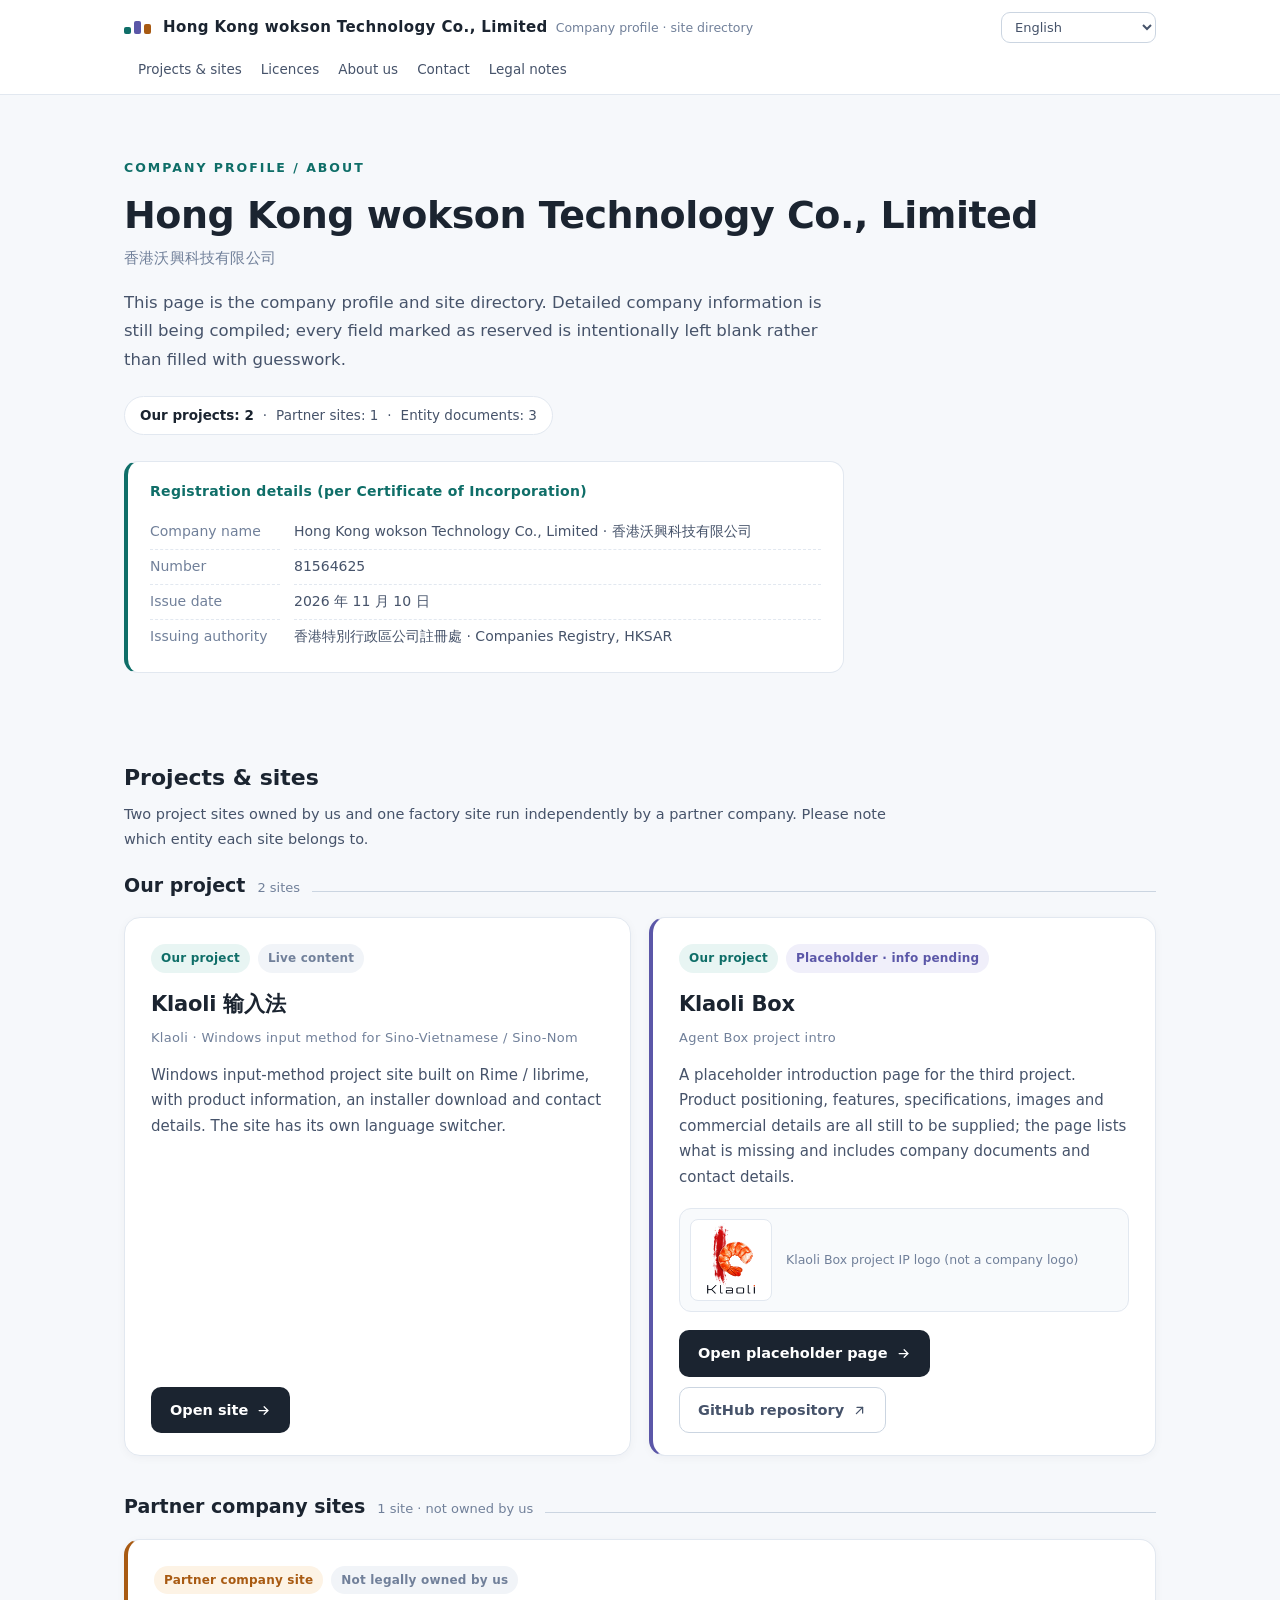
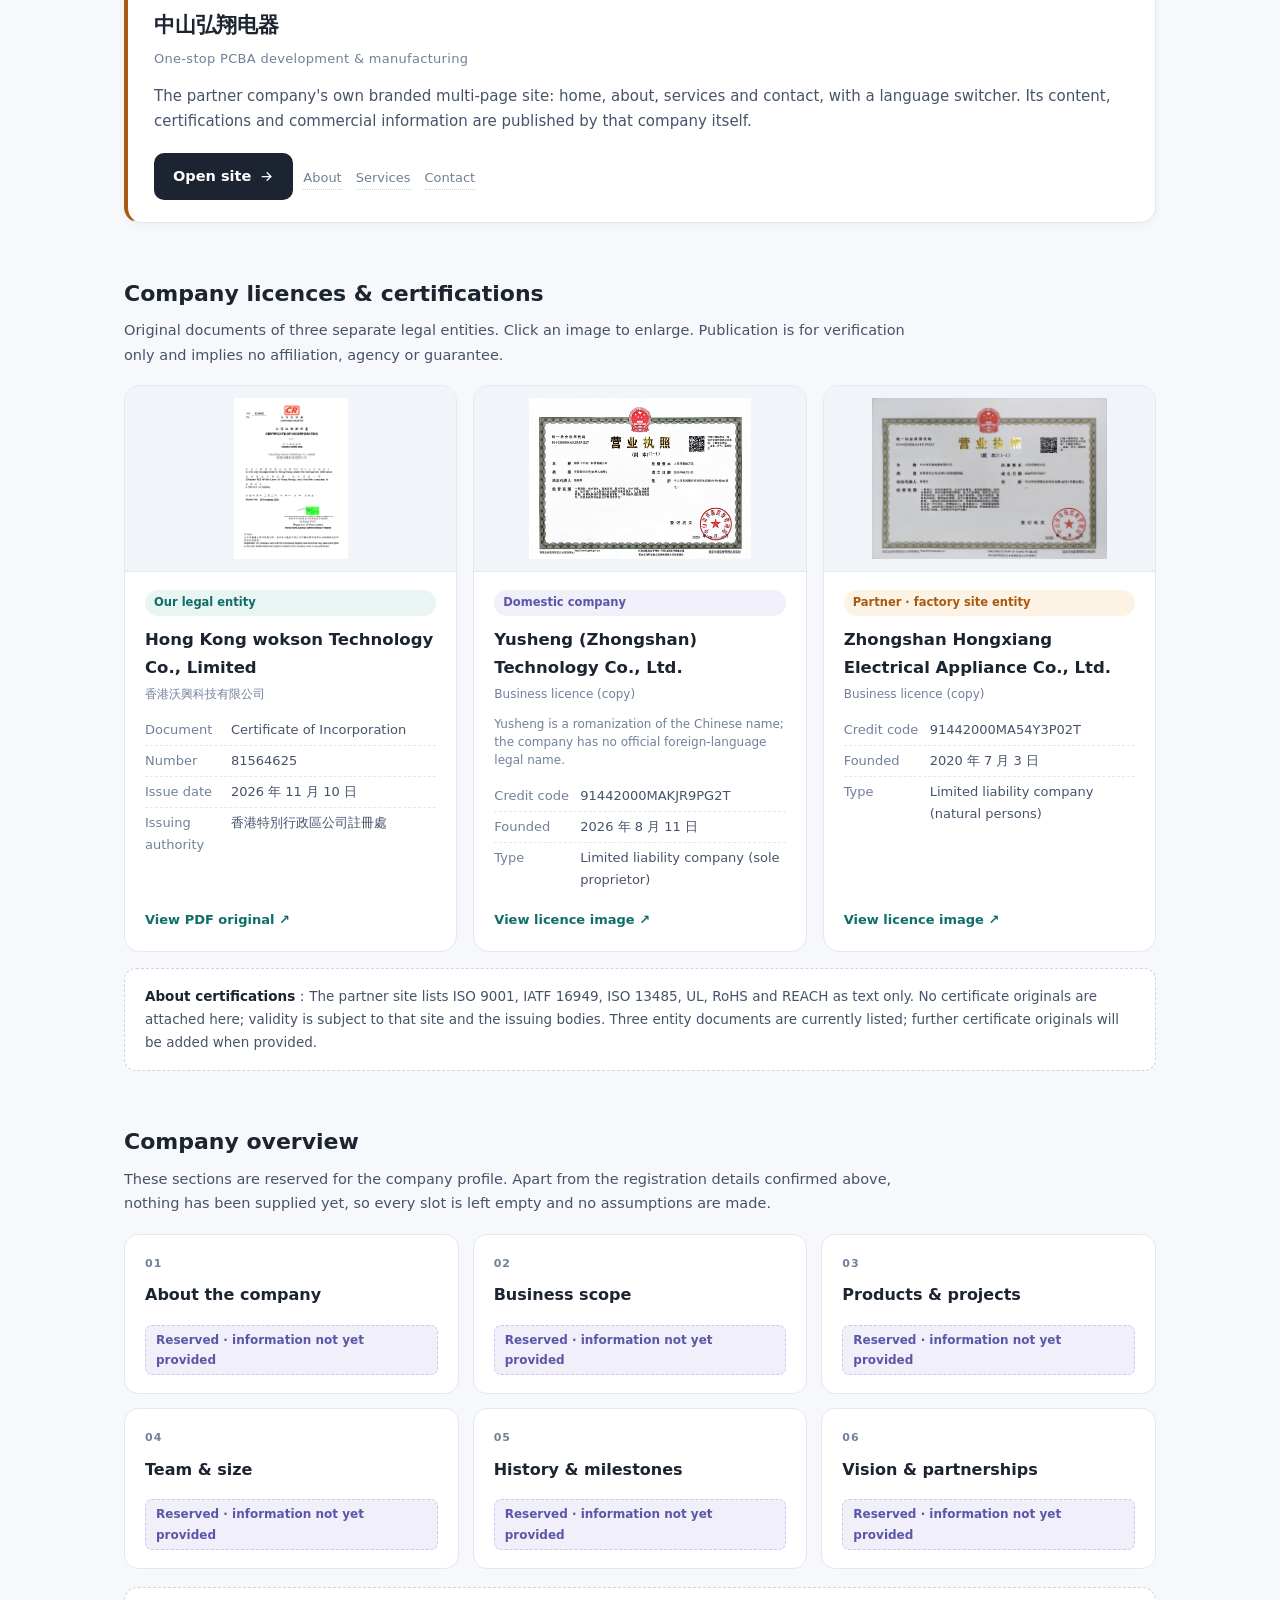
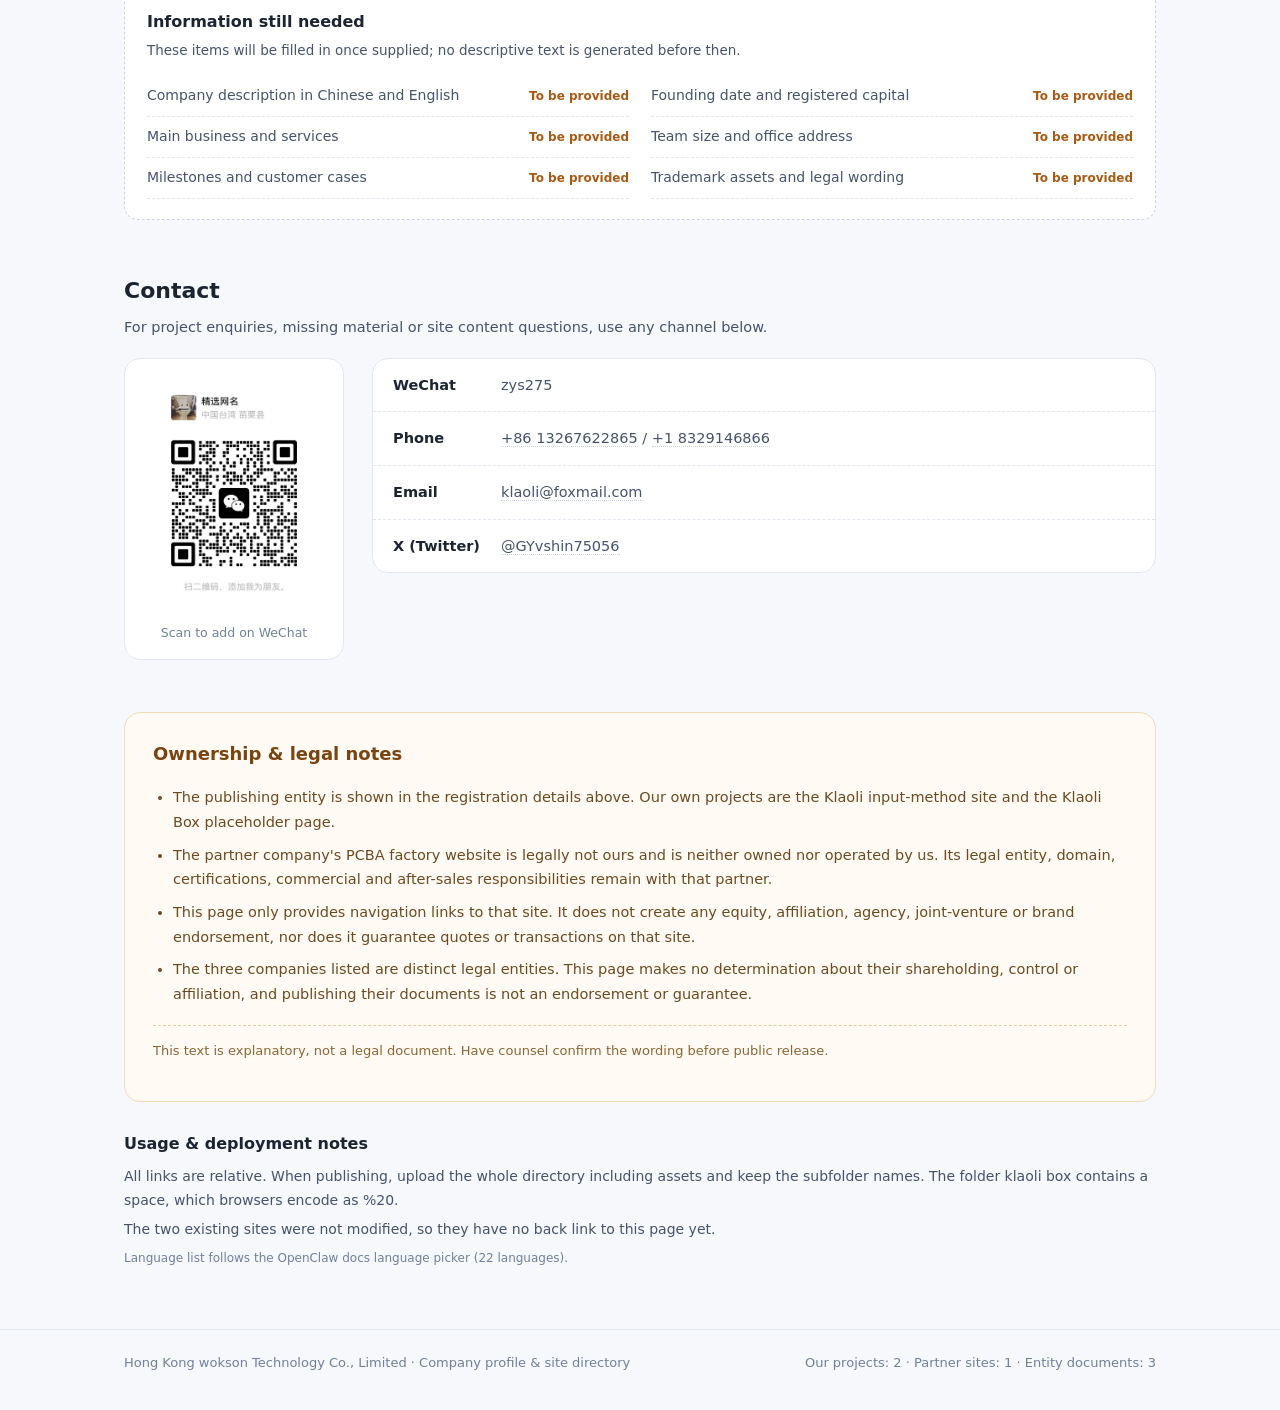
==== html/index.html @ 163dc3ad "首次上传项目代码" ====
<!DOCTYPE html>
<html lang="zh-CN" dir="ltr">
<head>
<meta charset="UTF-8">
<meta name="viewport" content="width=device-width, initial-scale=1">
<title>香港沃興科技有限公司 · 公司介绍与站点导航</title>
<meta name="description" content="香港沃興科技有限公司公司介绍与站点导航：公司概览、项目与站点、企业证照与联系方式。">
<style>
  :root {
    --ink: #1B2430; --ink-2: #46536A; --ink-3: #71809A;
    --line: #E2E8F0; --line-2: #CBD5E1;
    --paper: #F6F8FB; --card: #FFFFFF;
    --own: #0F6E68; --own-bg: #E8F5F3;
    --partner: #A85A12; --partner-bg: #FDF3E5;
    --draft: #5B57A8; --draft-bg: #F0EFFA;
    --radius: 16px;
  }
  * { box-sizing: border-box; }
  html { scroll-behavior: smooth; }
  body {
    margin: 0; background: var(--paper); color: var(--ink);
    font-family: "Segoe UI", "Microsoft YaHei", "PingFang SC", "Hiragino Sans GB", system-ui, sans-serif;
    line-height: 1.7; -webkit-font-smoothing: antialiased;
  }
  .wrap { max-width: 1080px; margin: 0 auto; padding: 0 24px; }
  a { color: inherit; }
  a:focus-visible, select:focus-visible { outline: 3px solid #3B82F6; outline-offset: 3px; border-radius: 6px; }

  /* ---------- header ---------- */
  .topbar { background: rgba(255,255,255,.92); border-bottom: 1px solid var(--line); backdrop-filter: blur(8px); }
  .topbar .wrap { display: flex; align-items: center; gap: 12px; padding-top: 12px; padding-bottom: 12px; flex-wrap: wrap; }
  .mark { display: flex; gap: 3px; align-items: flex-end; }
  .mark i { width: 7px; height: 7px; border-radius: 2px; background: var(--own); display: block; }
  .mark i:nth-child(2) { height: 13px; background: var(--draft); }
  .mark i:nth-child(3) { height: 10px; background: var(--partner); }
  .brand { font-size: 15px; font-weight: 800; letter-spacing: .4px; }
  .brand small { font-weight: 500; color: var(--ink-3); font-size: 12.5px; margin-left: 8px; letter-spacing: 0; }
  .topbar .spacer { flex: 1; }
  .topbar .top-link { font-size: 13.5px; color: var(--ink-2); text-decoration: none; margin-left: 14px; }
  .topbar .top-link:hover { color: var(--own); }
  .lang-select {
    font: inherit; font-size: 13px; color: var(--ink-2); background: #fff;
    border: 1px solid var(--line-2); border-radius: 9px; padding: 6px 9px; max-width: 190px;
  }

  /* ---------- hero ---------- */
  .hero { padding: 58px 0 34px; }
  .kicker { display: inline-block; font-size: 12.5px; font-weight: 800; letter-spacing: 2px; color: var(--own); text-transform: uppercase; margin-bottom: 14px; }
  h1 { font-size: 38px; line-height: 1.25; font-weight: 800; margin: 0 0 6px; letter-spacing: -.5px; }
  .hero .en-name { font-size: 15px; color: var(--ink-3); margin: 0 0 18px; letter-spacing: .2px; }
  .hero p.lead { font-size: 16.5px; color: var(--ink-2); max-width: 700px; margin: 0; }
  .hero-note { display: inline-flex; align-items: center; gap: 9px; margin-top: 22px; background: #fff; border: 1px solid var(--line); border-radius: 999px; padding: 7px 15px; font-size: 13.5px; color: var(--ink-2); flex-wrap: wrap; }
  .hero-note b { color: var(--ink); }
  .company { margin-top: 26px; background: #fff; border: 1px solid var(--line); border-left: 4px solid var(--own); border-radius: 14px; padding: 18px 22px; max-width: 720px; }
  .company h2 { font-size: 14px; font-weight: 800; margin: 0 0 12px; color: var(--own); letter-spacing: .3px; }
  .idlist { margin: 0; display: grid; grid-template-columns: 130px 1fr; gap: 0 14px; font-size: 14px; }
  .idlist dt { color: var(--ink-3); padding: 5px 0; border-bottom: 1px dashed var(--line); }
  .idlist dd { margin: 0; color: var(--ink-2); padding: 5px 0; border-bottom: 1px dashed var(--line); }
  .idlist div { display: contents; }
  .idlist div:last-child dt, .idlist div:last-child dd { border-bottom: none; }

  /* ---------- section heads ---------- */
  .block { margin-top: 52px; }
  .sec-head { margin-bottom: 18px; }
  .sec-head h2 { font-size: 22px; font-weight: 800; margin: 0 0 6px; }
  .sec-head p { font-size: 14.5px; color: var(--ink-2); margin: 0; max-width: 800px; }

  /* ---------- company overview ---------- */
  .ov-grid { display: grid; grid-template-columns: repeat(3, minmax(0, 1fr)); gap: 14px; }
  .ov-card { background: #fff; border: 1px solid var(--line); border-radius: 14px; padding: 20px 20px 18px; min-height: 132px; display: flex; flex-direction: column; }
  .ov-card .num { font-size: 11px; font-weight: 800; color: var(--ink-3); letter-spacing: 1px; }
  .ov-card h3 { font-size: 16px; font-weight: 800; margin: 8px 0 16px; }
  .empty-chip { margin-top: auto; align-self: flex-start; font-size: 12px; font-weight: 700; color: var(--draft); background: var(--draft-bg); border: 1px dashed #CFC9EE; border-radius: 7px; padding: 4px 10px; }
  .pending { margin-top: 18px; background: #fff; border: 1px dashed var(--line-2); border-radius: 14px; padding: 20px 22px; }
  .pending h3 { font-size: 16px; font-weight: 800; margin: 0 0 4px; }
  .pending p { font-size: 13.5px; color: var(--ink-2); margin: 0 0 14px; }
  .pending ul { list-style: none; margin: 0; padding: 0; display: grid; grid-template-columns: repeat(2, minmax(0,1fr)); gap: 0 22px; }
  .pending li { display: flex; gap: 10px; justify-content: space-between; align-items: baseline; padding: 8px 0; border-bottom: 1px dashed var(--line); font-size: 14px; color: var(--ink-2); }
  .pending li b { color: var(--partner); font-size: 12px; white-space: nowrap; font-weight: 700; }

  /* ---------- groups & cards ---------- */
  .group-head { display: flex; align-items: baseline; gap: 12px; flex-wrap: wrap; margin-bottom: 16px; }
  .group-head h2 { font-size: 19px; font-weight: 800; margin: 0; }
  .group-head .count { font-size: 13px; color: var(--ink-3); }
  .group-head .rule { flex: 1; height: 1px; background: var(--line-2); min-width: 30px; }
  .grid { display: grid; grid-template-columns: repeat(2, minmax(0, 1fr)); gap: 18px; }
  .grid-single { grid-template-columns: 1fr; }
  .card { background: var(--card); border: 1px solid var(--line); border-radius: var(--radius); padding: 26px 26px 22px; display: flex; flex-direction: column; box-shadow: 0 2px 10px rgba(27,36,48,.04); transition: border-color .18s ease, box-shadow .18s ease, transform .18s ease; }
  .card:hover { border-color: var(--line-2); box-shadow: 0 8px 24px rgba(27,36,48,.09); transform: translateY(-2px); }
  .card.partner { border-left: 4px solid var(--partner); }
  .card.draft { border-left: 4px solid var(--draft); }
  .badges { display: flex; gap: 8px; flex-wrap: wrap; margin-bottom: 14px; }
  .badge { font-size: 12px; font-weight: 700; padding: 4px 10px; border-radius: 999px; letter-spacing: .2px; white-space: nowrap; }
  .badge.own { color: var(--own); background: var(--own-bg); }
  .badge.partner { color: var(--partner); background: var(--partner-bg); }
  .badge.draft { color: var(--draft); background: var(--draft-bg); }
  .badge.muted { color: var(--ink-3); background: #F1F4F8; }
  .card h3 { font-size: 21px; font-weight: 800; margin: 0 0 4px; letter-spacing: -.2px; }
  .card .en { font-size: 13px; color: var(--ink-3); margin: 0 0 14px; letter-spacing: .3px; }
  .card .desc { font-size: 15px; color: var(--ink-2); margin: 0 0 18px; }
  .actions { margin-top: auto; display: flex; gap: 10px; flex-wrap: wrap; align-items: center; }
  .btn { display: inline-flex; align-items: center; gap: 8px; text-decoration: none; padding: 10px 18px; border-radius: 10px; font-size: 14.5px; font-weight: 700; border: 1px solid transparent; transition: all .15s ease; }
  .btn-solid { background: var(--ink); color: #fff; }
  .btn-solid:hover { background: #334155; }
  .btn-quiet { background: #fff; color: var(--ink-2); border-color: var(--line-2); }
  .btn-quiet:hover { border-color: var(--ink-3); color: var(--ink); }
  .btn svg { width: 15px; height: 15px; fill: none; stroke: currentColor; stroke-width: 2; stroke-linecap: round; stroke-linejoin: round; }
  .sublinks { display: flex; gap: 14px; flex-wrap: wrap; padding-top: 4px; }
  .sublinks a { font-size: 13px; color: var(--ink-3); text-decoration: none; border-bottom: 1px dotted var(--line-2); }
  .sublinks a:hover { color: var(--own); border-bottom-color: var(--own); }
  .logo-strip { display: flex; align-items: center; gap: 14px; margin: 0 0 18px; background: #F8FAFC; border: 1px solid var(--line); border-radius: 12px; padding: 10px; }
  .logo-strip img { width: 82px; height: 82px; object-fit: contain; display: block; background: #fff; border-radius: 8px; border: 1px solid var(--line); flex: none; }
  .logo-strip span { font-size: 12.5px; color: var(--ink-3); line-height: 1.5; }

  /* ---------- licences ---------- */
  .lic-grid { display: grid; grid-template-columns: repeat(3, minmax(0, 1fr)); gap: 16px; }
  .lic-card { background: #fff; border: 1px solid var(--line); border-radius: var(--radius); overflow: hidden; display: flex; flex-direction: column; }
  .lic-thumb { display: block; height: 186px; padding: 12px; background: #F1F4F8; border-bottom: 1px solid var(--line); }
  .lic-thumb img { width: 100%; height: 100%; object-fit: contain; display: block; }
  .lic-body { padding: 18px 20px 20px; display: flex; flex-direction: column; flex: 1; }
  .lic-body h3 { font-size: 16.5px; font-weight: 800; margin: 10px 0 3px; }
  .lic-body .en { font-size: 12px; color: var(--ink-3); margin: 0 0 12px; line-height: 1.5; }
  .lic-dl { margin: 0 0 14px; font-size: 13px; }
  .lic-dl div { display: flex; gap: 10px; padding: 4px 0; border-bottom: 1px dashed var(--line); }
  .lic-dl div:last-child { border-bottom: none; }
  .lic-dl dt { flex: none; width: 76px; color: var(--ink-3); }
  .lic-dl dd { margin: 0; color: var(--ink-2); }
  .lic-file { margin-top: auto; font-size: 13px; font-weight: 700; text-decoration: none; color: var(--own); }
  .lic-file:hover { text-decoration: underline; }
  .lic-tag { font-size: 11.5px; font-weight: 700; padding: 3px 9px; border-radius: 999px; }
  .lic-tag.own { color: #0F6E68; background: #E8F5F3; }
  .lic-tag.partner { color: #A85A12; background: #FDF3E5; }
  .lic-tag.neutral { color: #5B57A8; background: #F0EFFA; }
  .lic-note { margin-top: 16px; background: #fff; border: 1px dashed var(--line-2); border-radius: 12px; padding: 16px 20px; font-size: 13.5px; color: var(--ink-2); }
  .lic-note b { color: var(--ink); }

  /* ---------- contact ---------- */
  .contact-grid { display: grid; grid-template-columns: 220px 1fr; gap: 28px; align-items: start; }
  .qr-box { background: #fff; border: 1px solid var(--line); border-radius: var(--radius); padding: 16px; text-align: center; }
  .qr-box img { width: 100%; max-width: 190px; height: auto; display: block; margin: 0 auto; border-radius: 8px; }
  .qr-box p { font-size: 12.5px; color: var(--ink-3); margin: 10px 0 0; }
  .clist { list-style: none; margin: 0; padding: 0; background: #fff; border: 1px solid var(--line); border-radius: var(--radius); overflow: hidden; }
  .clist li { display: flex; gap: 16px; align-items: baseline; padding: 14px 20px; border-bottom: 1px dashed var(--line); font-size: 14.5px; }
  .clist li:last-child { border-bottom: none; }
  .clist b { flex: none; width: 92px; color: var(--ink); }
  .clist span, .clist a { color: var(--ink-2); }
  .clist a { text-decoration: none; border-bottom: 1px dotted var(--line-2); }
  .clist a:hover { color: var(--own); border-bottom-color: var(--own); }

  /* ---------- notice / notes ---------- */
  .notice { margin-top: 52px; background: #FFFBF4; border: 1px solid #F0DCB8; border-radius: var(--radius); padding: 26px 28px; }
  .notice h2 { font-size: 18px; margin: 0 0 12px; font-weight: 800; color: #7A4410; }
  .notice ul { margin: 0; padding-left: 20px; font-size: 14.5px; color: #6B4A21; }
  .notice li { padding: 4px 0; }
  .notice .fine { margin-top: 14px; padding-top: 14px; border-top: 1px dashed #E8CDA4; font-size: 13px; color: #8A6636; }
  .howto { margin-top: 28px; font-size: 14px; color: var(--ink-2); }
  .howto h2 { font-size: 16px; font-weight: 800; color: var(--ink); margin: 0 0 8px; }
  .howto p { margin: 0 0 6px; }
  .lang-note { font-size: 12px; color: var(--ink-3); margin-top: 14px; }
  code { background: #EAEFF5; padding: 1px 6px; border-radius: 5px; font-size: 13px; }

  footer { margin-top: 60px; border-top: 1px solid var(--line); padding: 22px 0 36px; font-size: 13px; color: var(--ink-3); }
  footer .wrap { display: flex; gap: 12px; flex-wrap: wrap; justify-content: space-between; }

  /* ---------- RTL ---------- */
  [dir="rtl"] .company { border-left: 0; border-right: 4px solid var(--own); }
  [dir="rtl"] .card.partner { border-left: 0; border-right: 4px solid var(--partner); }
  [dir="rtl"] .card.draft { border-left: 0; border-right: 4px solid var(--draft); }
  [dir="rtl"] .brand small { margin-left: 0; margin-right: 8px; }
  [dir="rtl"] .topbar .top-link { margin-left: 0; margin-right: 14px; }
  [dir="rtl"] .hero-note { flex-direction: row-reverse; }

  @media (max-width: 900px) {
    .lic-grid, .ov-grid { grid-template-columns: 1fr 1fr; }
    .contact-grid { grid-template-columns: 1fr; }
    .qr-box { max-width: 260px; }
  }
  @media (max-width: 760px) {
    .hero { padding: 42px 0 26px; }
    h1 { font-size: 29px; }
    .grid, .lic-grid, .ov-grid, .pending ul { grid-template-columns: 1fr; }
    .card { padding: 22px 20px 20px; }
    .clist li { flex-direction: column; gap: 2px; }
    .clist b { width: auto; }
    .idlist { grid-template-columns: 110px 1fr; }
    .topbar .spacer { display: none; }
  }
</style>
</head>
<body data-page="guide">

<div class="topbar">
  <div class="wrap">
    <span class="mark" aria-hidden="true"><i></i><i></i><i></i></span>
    <span class="brand"><span data-i18n="c_name_hk">香港沃興科技有限公司</span><small data-i18n="g_tagline">公司介绍 · 站点导航</small></span>
    <span class="spacer"></span>
    <select id="lang-select" class="lang-select" aria-label="界面语言">
      <option value="en">English</option>
      <option value="zh-CN" selected>简体中文</option>
      <option value="zh-TW">繁體中文</option>
      <option value="ja-JP">日本語</option>
      <option value="es">Español</option>
      <option value="pt-BR">Português (BR)</option>
      <option value="ko">한국어</option>
      <option value="de">Deutsch</option>
      <option value="fr">Français</option>
      <option value="hi">हिन्दी</option>
      <option value="ar">العربية</option>
      <option value="it">Italiano</option>
      <option value="vi">Tiếng Việt</option>
      <option value="nl">Nederlands</option>
      <option value="fa">فارسی</option>
      <option value="tr">Türkçe</option>
      <option value="uk">Українська</option>
      <option value="id">Bahasa Indonesia</option>
      <option value="pl">Polski</option>
      <option value="th">ไทย</option>
      <option value="ru">Русский</option>
      <option value="sv">Svenska</option>
    </select>
    <nav aria-label="页内导航">
      <a class="top-link" href="#sites" data-i18n="g_nav_sites">项目与站点</a>
      <a class="top-link" href="#licenses" data-i18n="c_nav_licenses">企业证照</a>
      <a class="top-link" href="#about" data-i18n="g_nav_about">公司概览</a>
      <a class="top-link" href="#contact" data-i18n="c_nav_contact">联系方式</a>
      <a class="top-link" href="#legal" data-i18n="g_nav_legal">权属说明</a>
    </nav>
  </div>
</div>

<main class="wrap">

  <!-- ===== 首屏：公司署名 ===== -->
  <section class="hero">
    <span class="kicker" data-i18n="g_hero_kicker">Company Profile / 公司简介</span>
    <h1 data-i18n="c_name_hk">香港沃興科技有限公司</h1>
    <p class="en-name" data-i18n="c_name_hk_alt">Hong Kong wokson Technology Co., Limited</p>
    <p class="lead" data-i18n="g_hero_lead">本页为本公司介绍与站点导航入口。公司详细资料尚在整理，标注「待补充」的栏目为预留位置，未作任何推测填充。</p>
    <div class="hero-note">
      <b data-i18n="g_stat1">本公司项目 2</b><span>·</span>
      <span data-i18n="g_stat2">合作公司站点 1</span><span>·</span>
      <span data-i18n="g_stat3">主体证照 3 份</span>
    </div>
    <div class="company">
      <h2 data-i18n="g_id_h">注册信息（据公司註冊證明書）</h2>
      <dl class="idlist">
        <div><dt data-i18n="g_id_name">公司名称</dt><dd data-i18n="c_name_hk_full">香港沃興科技有限公司 / Hong Kong wokson Technology Co., Limited</dd></div>
        <div><dt data-i18n="c_lbl_no">编号</dt><dd>81564625</dd></div>
        <div><dt data-i18n="c_lbl_date">发出日期</dt><dd>2026 年 11 月 10 日</dd></div>
        <div><dt data-i18n="c_lbl_authority">签发机关</dt><dd>香港特別行政區公司註冊處 · Companies Registry, HKSAR</dd></div>
      </dl>
    </div>
  </section>

  <!-- ===== 项目与站点 ===== -->
  <section class="block" id="sites" aria-labelledby="sites-h">
    <div class="sec-head">
      <h2 id="sites-h" data-i18n="g_sites_h">项目与站点</h2>
      <p data-i18n="g_sites_p">本公司自有的两个项目站点，以及合作公司独立运营的工厂站点。请按站点归属区分浏览。</p>
    </div>
    <div class="group-head">
      <h2 data-i18n="c_badge_own">本公司项目</h2><span class="count" data-i18n="g_count_own">2 个站点</span><span class="rule"></span>
    </div>
    <div class="grid">

      <article class="card">
        <div class="badges"><span class="badge own" data-i18n="c_badge_own">本公司项目</span><span class="badge muted" data-i18n="g_badge_live">已上线内容</span></div>
        <h3>Klaoli 输入法</h3>
        <p class="en" data-i18n="g_klaoli_sub">Klaoli · Windows 汉越 / 汉喃输入法</p>
        <p class="desc" data-i18n="g_klaoli_desc">基于 Rime / librime 的 Windows 输入法项目站，含产品说明、安装包下载与联系方式，页面自带多语言切换。</p>
        <div class="actions">
          <a class="btn btn-solid" href="klaoli输入法/index.html"><span data-i18n="c_btn_open">打开网站</span>
            <svg viewBox="0 0 24 24"><path d="M5 12h14"/><path d="M13 6l6 6-6 6"/></svg>
          </a>
        </div>
      </article>

      <article class="card draft">
        <div class="badges"><span class="badge own" data-i18n="c_badge_own">本公司项目</span><span class="badge draft" data-i18n="c_badge_draft">占位页 · 资料待补</span></div>
        <h3>Klaoli Box</h3>
        <p class="en" data-i18n="g_box_sub">Agent Box 项目介绍</p>
        <p class="desc" data-i18n="g_box_desc">第三个项目的介绍页目前为占位版本：产品定位、功能、规格、图片与商务信息均待提供，页面内列有待补资料清单，并附企业证照与联系方式。</p>
        <div class="logo-strip">
          <a href="assets/klaoli-box-logo.png" target="_blank" rel="noopener" data-i18n-title="c_zoom" title="点击查看大图">
            <img src="assets/klaoli-box-logo.png" alt="Klaoli Box 项目产权 Logo：红色笔触与虾形图案，下方为 Klaoli 字样" data-i18n-alt="c_logo_alt" loading="lazy">
          </a>
          <span data-i18n="c_logo_note">Klaoli Box 项目产权标识（非公司标识）</span>
        </div>
        <div class="actions">
          <a class="btn btn-solid" href="klaoli box/index.html"><span data-i18n="g_btn_draft">打开占位页</span>
            <svg viewBox="0 0 24 24"><path d="M5 12h14"/><path d="M13 6l6 6-6 6"/></svg>
          </a>
          <a class="btn btn-quiet" href="https://github.com/KlaoliBox/clawbox_run_build" target="_blank" rel="noopener noreferrer"><span data-i18n="g_btn_repo">GitHub 仓库</span>
            <svg viewBox="0 0 24 24"><path d="M7 17L17 7"/><path d="M8 7h9v9"/></svg>
          </a>
        </div>
      </article>
    </div>

    <div class="group-head" style="margin-top:34px">
      <h2 data-i18n="g_group_partner">合作公司站点</h2><span class="count" data-i18n="g_count_partner">1 个站点 · 非本公司所属</span><span class="rule"></span>
    </div>
    <div class="grid grid-single">
      <article class="card partner">
        <div class="badges"><span class="badge partner" data-i18n="c_badge_partner">合作公司独立站点</span><span class="badge muted" data-i18n="c_badge_not_ours">法律上不属于本公司</span></div>
        <h3>中山弘翔电器</h3>
        <p class="en" data-i18n="g_hx_sub">PCBA 电路板开发方案与生产一站式服务</p>
        <p class="desc" data-i18n="g_hx_desc">合作公司自有品牌独立站，包含首页、关于弘翔、服务能力和联系页面，支持多语言切换。站点内容、资质与商务信息由该公司自行发布。</p>
        <div class="actions">
          <a class="btn btn-solid" href="pcb工厂/index.html"><span data-i18n="c_btn_open">打开网站</span>
            <svg viewBox="0 0 24 24"><path d="M5 12h14"/><path d="M13 6l6 6-6 6"/></svg>
          </a>
          <div class="sublinks">
            <a href="pcb工厂/about.html" data-i18n="g_link_about">关于弘翔</a>
            <a href="pcb工厂/services.html" data-i18n="g_link_services">服务能力</a>
            <a href="pcb工厂/contact.html" data-i18n="c_nav_contact">联系方式</a>
          </div>
        </div>
      </article>
    </div>
  </section>

  <!-- ===== 企业证照与资质 ===== -->
  <section class="block" id="licenses" aria-labelledby="lic-h">
    <div class="sec-head">
      <h2 id="lic-h" data-i18n="c_licenses_h">企业证照与资质</h2>
      <p data-i18n="c_licenses_p">以下为三家相关法律主体的证照原件，点击图片可查看大图；证照分属不同法律主体，公示仅为便于核验，不代表彼此隶属、代理或担保关系。</p>
    </div>
    <div class="lic-grid">

      <article class="lic-card">
        <a class="lic-thumb" href="assets/hk-wokson-ci.png" target="_blank" rel="noopener" data-i18n-title="c_zoom" title="点击查看大图">
          <img src="assets/hk-wokson-ci.png" alt="企业证照原件图片" data-i18n-alt="c_alt_doc" loading="lazy">
        </a>
        <div class="lic-body">
          <span class="lic-tag own" data-i18n="c_tag_own">本公司署名主体</span>
          <h3 data-i18n="c_name_hk">香港沃興科技有限公司</h3>
          <p class="en" data-i18n="c_name_hk_alt">Hong Kong wokson Technology Co., Limited</p>
          <dl class="lic-dl">
            <div><dt data-i18n="c_lbl_cert">证照</dt><dd data-i18n="c_license_cert">公司註冊證明書</dd></div>
            <div><dt data-i18n="c_lbl_no">编号</dt><dd>81564625</dd></div>
            <div><dt data-i18n="c_lbl_date">发出日期</dt><dd>2026 年 11 月 10 日</dd></div>
            <div><dt data-i18n="c_lbl_authority">签发机关</dt><dd>香港特別行政區公司註冊處</dd></div>
          </dl>
          <a class="lic-file" href="assets/hk-wokson-ci.pdf" target="_blank" rel="noopener" data-i18n="c_pdf">查看 PDF 原件 ↗</a>
        </div>
      </article>

      <article class="lic-card">
        <a class="lic-thumb" href="assets/license-yusheng.jpg" target="_blank" rel="noopener" data-i18n-title="c_zoom" title="点击查看大图">
          <img src="assets/license-yusheng.jpg" alt="企业证照原件图片" data-i18n-alt="c_alt_doc" loading="lazy">
        </a>
        <div class="lic-body">
          <span class="lic-tag neutral" data-i18n="c_tag_neutral">境内公司</span>
          <h3 data-i18n="c_name_ys">渝昇（中山）科技有限公司</h3>
          <p class="en" data-i18n="c_license_biz">营业执照（副本）</p>
          <p class="en" data-i18n="c_ys_note">「Yusheng」为中文名称的罗马字转写；该公司无官方外文法定名称。</p>
          <dl class="lic-dl">
            <div><dt data-i18n="c_lbl_code">信用代码</dt><dd>91442000MAKJR9PG2T</dd></div>
            <div><dt data-i18n="c_lbl_founded">成立日期</dt><dd>2026 年 8 月 11 日</dd></div>
            <div><dt data-i18n="c_lbl_type">类型</dt><dd data-i18n="c_type_a">有限责任公司（自然人独资）</dd></div>
          </dl>
          <a class="lic-file" href="assets/license-yusheng.jpg" target="_blank" rel="noopener" data-i18n="c_fullimg">查看营业执照原图 ↗</a>
        </div>
      </article>

      <article class="lic-card">
        <a class="lic-thumb" href="assets/license-hongxiang.jpg" target="_blank" rel="noopener" data-i18n-title="c_zoom" title="点击查看大图">
          <img src="assets/license-hongxiang.jpg" alt="企业证照原件图片" data-i18n-alt="c_alt_doc" loading="lazy">
        </a>
        <div class="lic-body">
          <span class="lic-tag partner" data-i18n="c_tag_partner">合作公司 · 工厂站点主体</span>
          <h3 data-i18n="c_name_hx">中山市弘翔电器有限公司</h3>
          <p class="en" data-i18n="c_license_biz">营业执照（副本）</p>
          <dl class="lic-dl">
            <div><dt data-i18n="c_lbl_code">信用代码</dt><dd>91442000MA54Y3P02T</dd></div>
            <div><dt data-i18n="c_lbl_founded">成立日期</dt><dd>2020 年 7 月 3 日</dd></div>
            <div><dt data-i18n="c_lbl_type">类型</dt><dd data-i18n="c_type_b">有限责任公司（自然人投资或控股）</dd></div>
          </dl>
          <a class="lic-file" href="assets/license-hongxiang.jpg" target="_blank" rel="noopener" data-i18n="c_fullimg">查看营业执照原图 ↗</a>
        </div>
      </article>

    </div>
    <div class="lic-note"><b data-i18n="c_note_h">关于资质</b>：<span data-i18n="c_note">合作公司站点以文字公示 ISO 9001、IATF 16949、ISO 13485、UL、RoHS、REACH 等认证信息；本页未附证书原件，实际有效状态以该站点及发证机构为准。目前收录上述 3 份主体证照，如另有资质证书原件，待提供后补入。</span></div>
  </section>

  <!-- ===== 公司概览（预留） ===== -->
  <section class="block" id="about" aria-labelledby="about-h">
    <div class="sec-head">
      <h2 id="about-h" data-i18n="g_about_h">公司概览</h2>
      <p data-i18n="g_about_p">以下栏目为公司介绍的结构预留。除已由注册证明书确认的信息外，其余内容尚未提供，一律留空，不作推断。</p>
    </div>
    <div class="ov-grid">
      <article class="ov-card"><span class="num">01</span><h3 data-i18n="g_ov1">公司简介</h3><span class="empty-chip" data-i18n="c_placeholder">待补充 · 资料尚未提供</span></article>
      <article class="ov-card"><span class="num">02</span><h3 data-i18n="g_ov2">业务范围</h3><span class="empty-chip" data-i18n="c_placeholder">待补充 · 资料尚未提供</span></article>
      <article class="ov-card"><span class="num">03</span><h3 data-i18n="g_ov3">产品与项目</h3><span class="empty-chip" data-i18n="c_placeholder">待补充 · 资料尚未提供</span></article>
      <article class="ov-card"><span class="num">04</span><h3 data-i18n="g_ov4">团队与规模</h3><span class="empty-chip" data-i18n="c_placeholder">待补充 · 资料尚未提供</span></article>
      <article class="ov-card"><span class="num">05</span><h3 data-i18n="g_ov5">发展沿革</h3><span class="empty-chip" data-i18n="c_placeholder">待补充 · 资料尚未提供</span></article>
      <article class="ov-card"><span class="num">06</span><h3 data-i18n="g_ov6">愿景与合作</h3><span class="empty-chip" data-i18n="c_placeholder">待补充 · 资料尚未提供</span></article>
    </div>
    <div class="pending">
      <h3 data-i18n="g_pending_h">待补资料清单</h3>
      <p data-i18n="g_pending_p">以下资料到位后逐项填入；未到位前不生成介绍文字。</p>
      <ul>
        <li><span data-i18n="g_p1">公司中英文简介</span><b data-i18n="c_pending">待提供</b></li>
        <li><span data-i18n="g_p2">成立时间与注册资本</span><b data-i18n="c_pending">待提供</b></li>
        <li><span data-i18n="g_p3">主营业务与服务范围</span><b data-i18n="c_pending">待提供</b></li>
        <li><span data-i18n="g_p4">团队规模与办公地址</span><b data-i18n="c_pending">待提供</b></li>
        <li><span data-i18n="g_p5">发展历程与客户案例</span><b data-i18n="c_pending">待提供</b></li>
        <li><span data-i18n="g_p6">品牌商标与法务确认文本</span><b data-i18n="c_pending">待提供</b></li>
      </ul>
    </div>
  </section>

  <!-- ===== 联系方式 ===== -->
  <section class="block" id="contact" aria-labelledby="contact-h">
    <div class="sec-head">
      <h2 id="contact-h" data-i18n="c_contact_h">联系方式</h2>
      <p data-i18n="c_contact_p">项目咨询、资料补充与站点内容相关问题，可通过以下任一渠道联系。</p>
    </div>
    <div class="contact-grid">
      <div class="qr-box">
        <img src="assets/wechat-qr.jpg" alt="微信个人二维码，扫码添加好友" data-i18n-alt="c_qr_alt" loading="lazy">
        <p data-i18n="c_qr_cap">微信扫码添加</p>
      </div>
      <ul class="clist">
        <li><b data-i18n="c_ct_wechat">微信</b><span>zys275</span></li>
        <li><b data-i18n="c_ct_phone">手机</b><span><a href="tel:+8613267622865">+86 13267622865</a> / <a href="tel:+18329146866">+1 8329146866</a></span></li>
        <li><b data-i18n="c_ct_email">邮箱</b><span><a href="mailto:klaoli@foxmail.com">klaoli@foxmail.com</a></span></li>
        <li><b data-i18n="c_ct_x">推特 / X</b><span><a href="https://x.com/GYvshin75056" target="_blank" rel="noopener noreferrer">@GYvshin75056</a></span></li>
      </ul>
    </div>
  </section>

  <!-- ===== 权属与法律说明 ===== -->
  <section class="notice" id="legal" aria-labelledby="legal-h">
    <h2 id="legal-h" data-i18n="g_legal_h">权属与法律说明</h2>
    <ul>
      <li data-i18n="g_legal1">本页署名主体见上方注册信息；本公司项目为 Klaoli 输入法站点与 Klaoli Box 占位介绍页。</li>
      <li data-i18n="g_legal2">合作公司的 PCBA 工厂网站在法律上不属于本公司，亦不由本公司拥有或运营；其独立法人主体、域名、资质、商务与售后责任均归该合作公司。</li>
      <li data-i18n="g_legal3">本页对该站点仅提供导航链接，不构成股权、隶属、代理、合资或品牌背书关系，亦不对其报价与交易结果作出担保或要约。</li>
      <li data-i18n="g_legal4">所列三家公司为不同法律主体；本页不对其相互股权、控制或隶属关系作认定，证照公示不构成对任何一方的背书或担保。</li>
    </ul>
    <p class="fine" data-i18n="c_legal_fine">以上为便于区分站点归属的说明性文字，非法律文件；正式对外发布前，建议由法务按实际合作关系确认措辞。</p>
  </section>

  <section class="howto">
    <h2 data-i18n="g_deploy_h">使用与部署提示</h2>
    <p data-i18n="g_deploy">本页使用相对路径链接；对外部署时请连同 assets 目录一并上传，保持子目录名称不变。目录 klaoli box 名称含空格，浏览器会自动编码为 %20。</p>
    <p data-i18n="g_foot3">两个现有站点未作改动，因此暂无返回总览的回链。</p>
    <p class="lang-note" data-i18n="c_lang_note">语言列表参考 OpenClaw 文档站语言选择器，共 22 种。</p>
  </section>

</main>

<footer>
  <div class="wrap">
    <span><span data-i18n="c_name_hk">香港沃興科技有限公司</span> · <span data-i18n="g_foot1">公司介绍与站点导航</span></span>
    <span data-i18n="g_foot2">本公司项目 2 · 合作公司站点 1 · 主体证照 3 份</span>
  </div>
</footer>

<script src="assets/i18n.js"></script>
<script>SITE_I18N.init();</script>
</body>
</html>
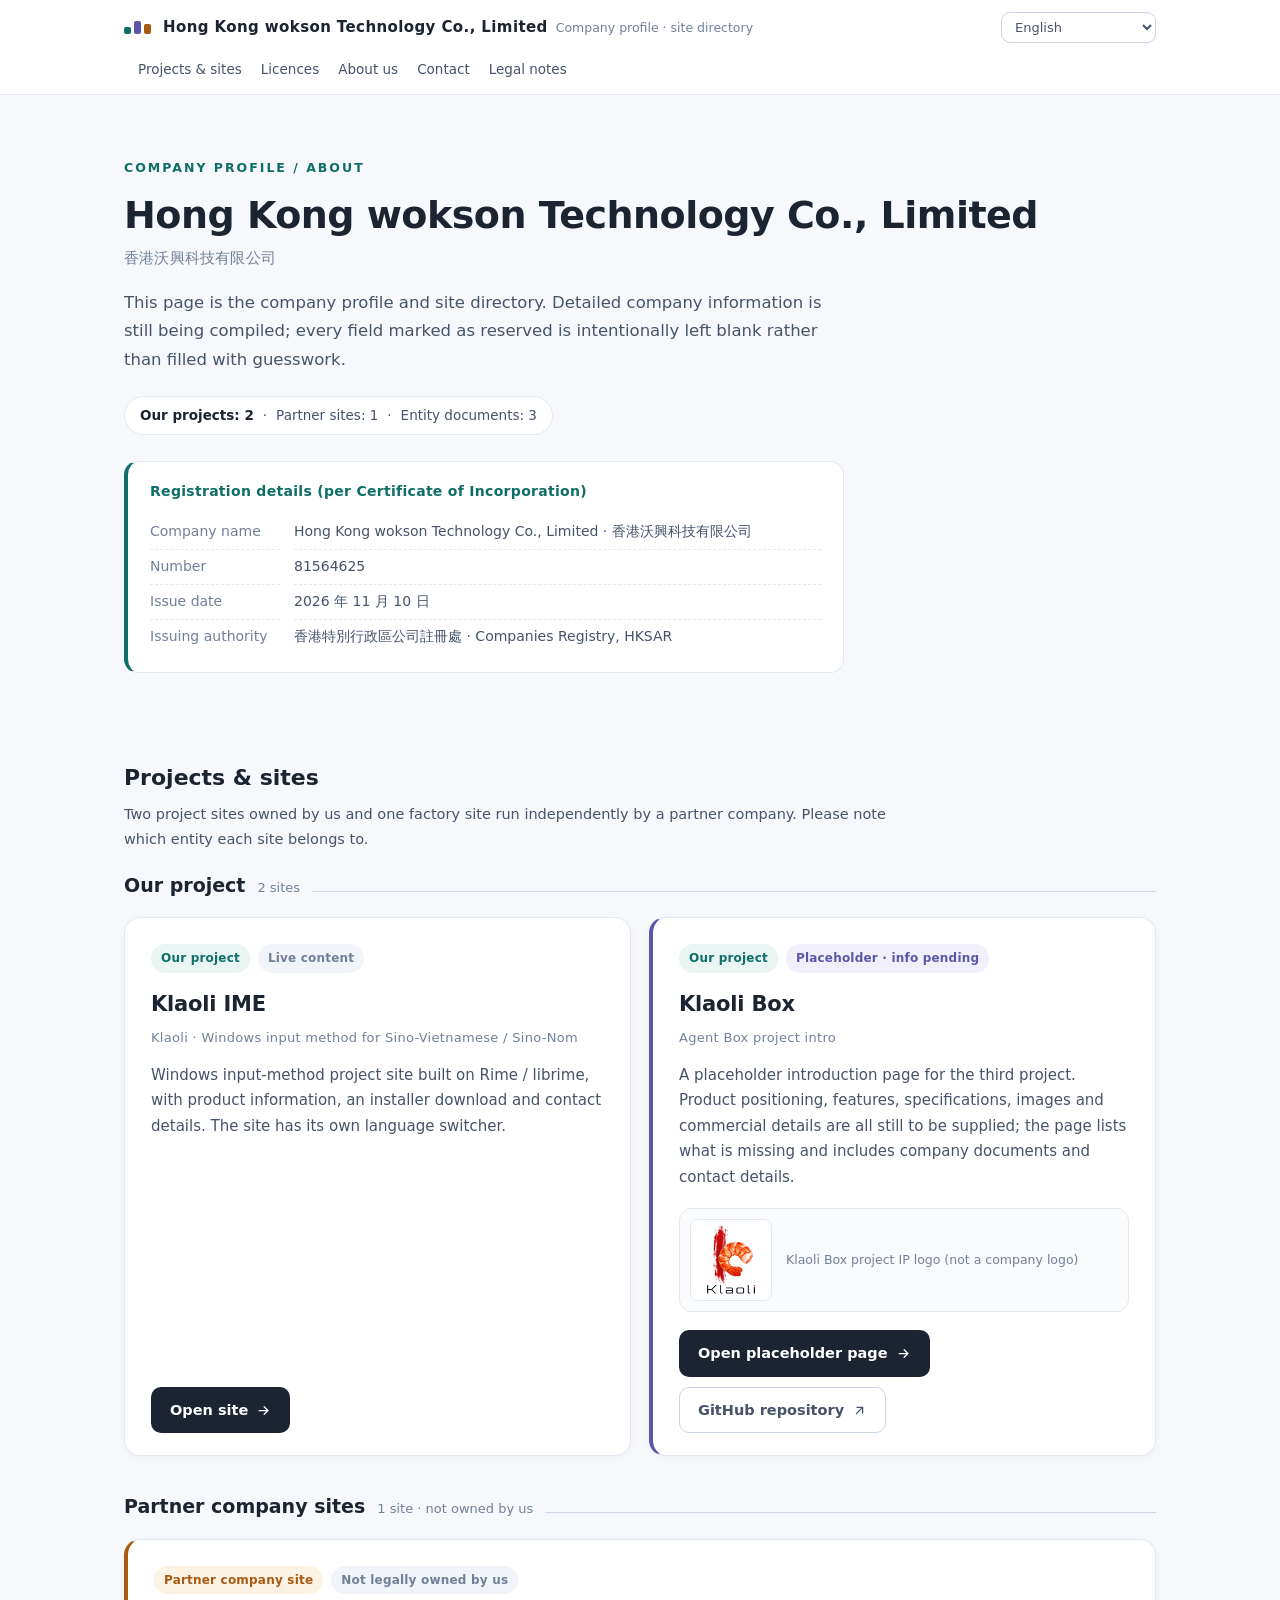
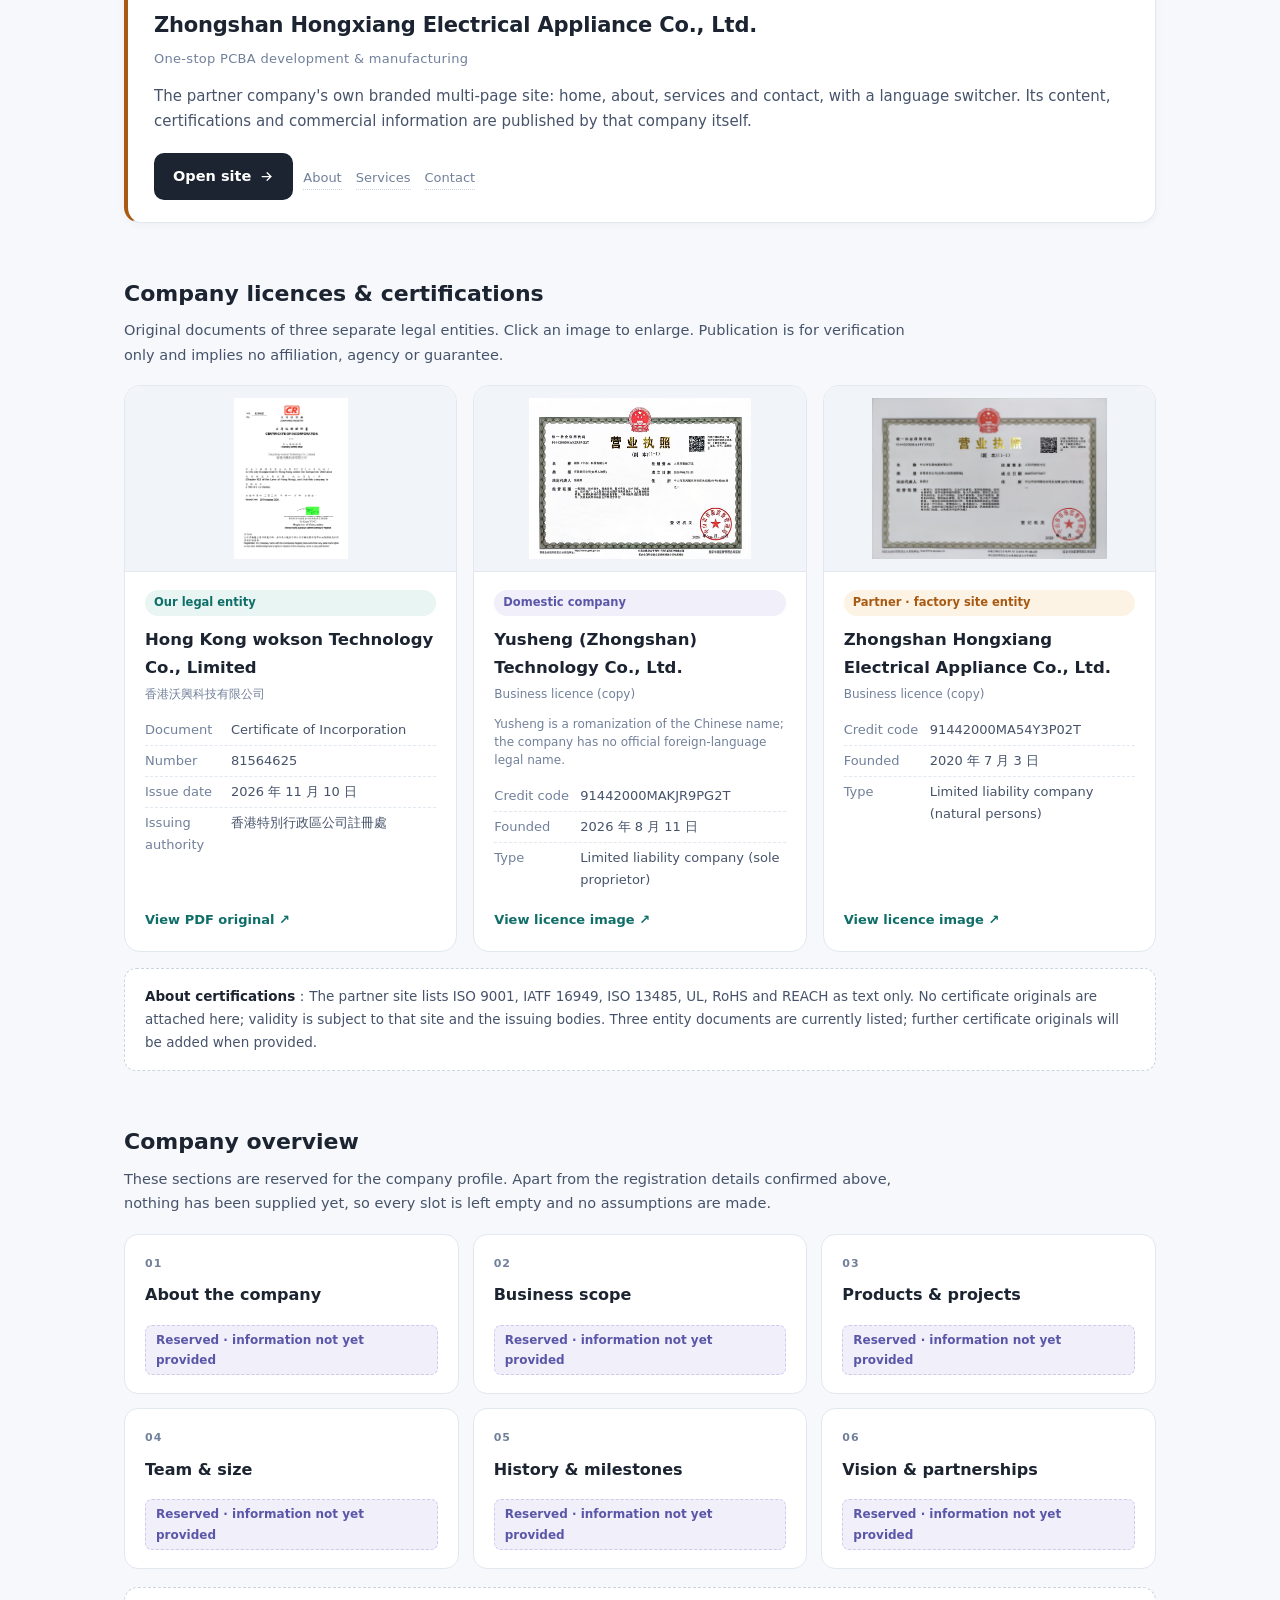
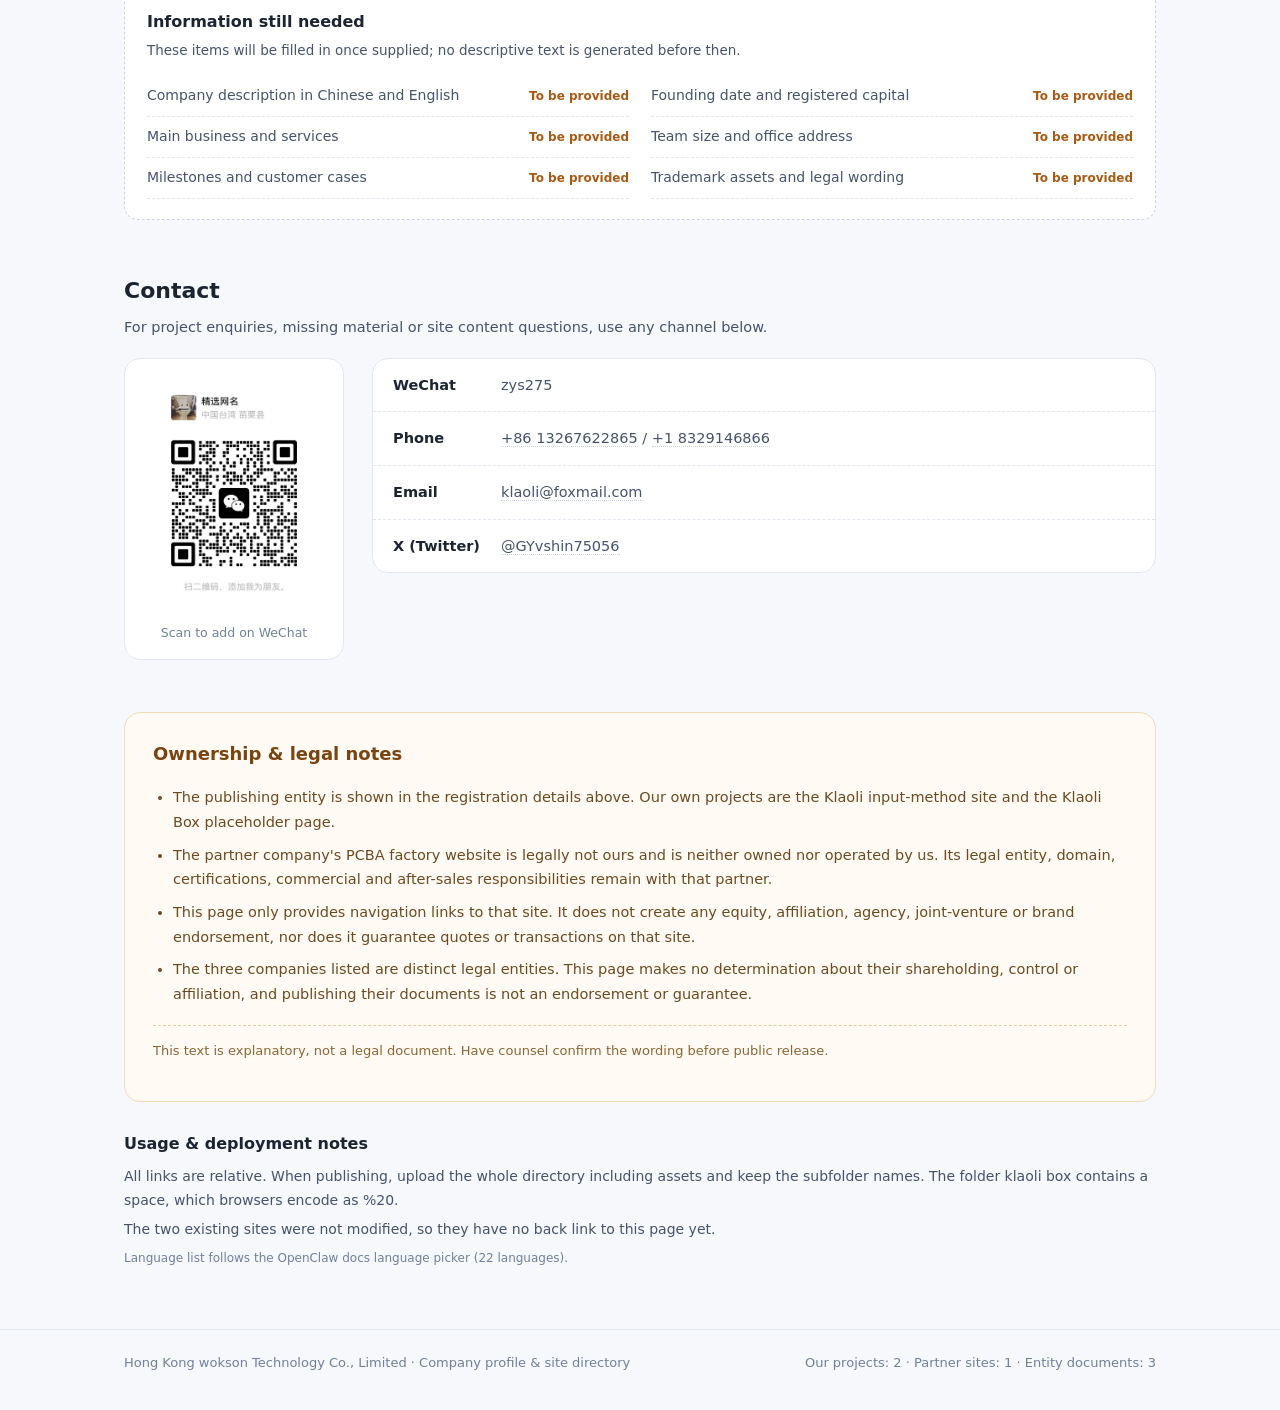
==== commit b29b2ba1: "i18n: localize site names on guide (Klaoli IME card) and Hongxiang card via c_name_hx; box footer li" ====
--- a/html/index.html
+++ b/html/index.html
@@ -265,7 +265,7 @@
 
       <article class="card">
         <div class="badges"><span class="badge own" data-i18n="c_badge_own">本公司项目</span><span class="badge muted" data-i18n="g_badge_live">已上线内容</span></div>
-        <h3>Klaoli 输入法</h3>
+        <h3 data-i18n="g_klaoli_name">Klaoli 输入法</h3>
         <p class="en" data-i18n="g_klaoli_sub">Klaoli · Windows 汉越 / 汉喃输入法</p>
         <p class="desc" data-i18n="g_klaoli_desc">基于 Rime / librime 的 Windows 输入法项目站，含产品说明、安装包下载与联系方式，页面自带多语言切换。</p>
         <div class="actions">
@@ -281,8 +281,8 @@
         <p class="en" data-i18n="g_box_sub">Agent Box 项目介绍</p>
         <p class="desc" data-i18n="g_box_desc">第三个项目的介绍页目前为占位版本：产品定位、功能、规格、图片与商务信息均待提供，页面内列有待补资料清单，并附企业证照与联系方式。</p>
         <div class="logo-strip">
-          <a href="assets/klaoli-box-logo.png" target="_blank" rel="noopener" data-i18n-title="c_zoom" title="点击查看大图">
-            <img src="assets/klaoli-box-logo.png" alt="Klaoli Box 项目产权 Logo：红色笔触与虾形图案，下方为 Klaoli 字样" data-i18n-alt="c_logo_alt" loading="lazy">
+          <a href="_archive/assets/klaoli-box-logo.png" target="_blank" rel="noopener" data-i18n-title="c_zoom" title="点击查看大图">
+            <img src="_archive/assets/klaoli-box-logo.png" alt="Klaoli Box 项目产权 Logo：红色笔触与虾形图案，下方为 Klaoli 字样" data-i18n-alt="c_logo_alt" loading="lazy">
           </a>
           <span data-i18n="c_logo_note">Klaoli Box 项目产权标识（非公司标识）</span>
         </div>
@@ -303,7 +303,7 @@
     <div class="grid grid-single">
       <article class="card partner">
         <div class="badges"><span class="badge partner" data-i18n="c_badge_partner">合作公司独立站点</span><span class="badge muted" data-i18n="c_badge_not_ours">法律上不属于本公司</span></div>
-        <h3>中山弘翔电器</h3>
+        <h3 data-i18n="c_name_hx">中山弘翔电器</h3>
         <p class="en" data-i18n="g_hx_sub">PCBA 电路板开发方案与生产一站式服务</p>
         <p class="desc" data-i18n="g_hx_desc">合作公司自有品牌独立站，包含首页、关于弘翔、服务能力和联系页面，支持多语言切换。站点内容、资质与商务信息由该公司自行发布。</p>
         <div class="actions">
@@ -329,8 +329,8 @@
     <div class="lic-grid">
 
       <article class="lic-card">
-        <a class="lic-thumb" href="assets/hk-wokson-ci.png" target="_blank" rel="noopener" data-i18n-title="c_zoom" title="点击查看大图">
-          <img src="assets/hk-wokson-ci.png" alt="企业证照原件图片" data-i18n-alt="c_alt_doc" loading="lazy">
+        <a class="lic-thumb" href="_archive/assets/hk-wokson-ci.png" target="_blank" rel="noopener" data-i18n-title="c_zoom" title="点击查看大图">
+          <img src="_archive/assets/hk-wokson-ci.png" alt="企业证照原件图片" data-i18n-alt="c_alt_doc" loading="lazy">
         </a>
         <div class="lic-body">
           <span class="lic-tag own" data-i18n="c_tag_own">本公司署名主体</span>
@@ -342,13 +342,13 @@
             <div><dt data-i18n="c_lbl_date">发出日期</dt><dd>2026 年 11 月 10 日</dd></div>
             <div><dt data-i18n="c_lbl_authority">签发机关</dt><dd>香港特別行政區公司註冊處</dd></div>
           </dl>
-          <a class="lic-file" href="assets/hk-wokson-ci.pdf" target="_blank" rel="noopener" data-i18n="c_pdf">查看 PDF 原件 ↗</a>
+          <a class="lic-file" href="_archive/assets/hk-wokson-ci.pdf" target="_blank" rel="noopener" data-i18n="c_pdf">查看 PDF 原件 ↗</a>
         </div>
       </article>
 
       <article class="lic-card">
-        <a class="lic-thumb" href="assets/license-yusheng.jpg" target="_blank" rel="noopener" data-i18n-title="c_zoom" title="点击查看大图">
-          <img src="assets/license-yusheng.jpg" alt="企业证照原件图片" data-i18n-alt="c_alt_doc" loading="lazy">
+        <a class="lic-thumb" href="_archive/assets/license-yusheng.jpg" target="_blank" rel="noopener" data-i18n-title="c_zoom" title="点击查看大图">
+          <img src="_archive/assets/license-yusheng.jpg" alt="企业证照原件图片" data-i18n-alt="c_alt_doc" loading="lazy">
         </a>
         <div class="lic-body">
           <span class="lic-tag neutral" data-i18n="c_tag_neutral">境内公司</span>
@@ -360,13 +360,13 @@
             <div><dt data-i18n="c_lbl_founded">成立日期</dt><dd>2026 年 8 月 11 日</dd></div>
             <div><dt data-i18n="c_lbl_type">类型</dt><dd data-i18n="c_type_a">有限责任公司（自然人独资）</dd></div>
           </dl>
-          <a class="lic-file" href="assets/license-yusheng.jpg" target="_blank" rel="noopener" data-i18n="c_fullimg">查看营业执照原图 ↗</a>
+          <a class="lic-file" href="_archive/assets/license-yusheng.jpg" target="_blank" rel="noopener" data-i18n="c_fullimg">查看营业执照原图 ↗</a>
         </div>
       </article>
 
       <article class="lic-card">
-        <a class="lic-thumb" href="assets/license-hongxiang.jpg" target="_blank" rel="noopener" data-i18n-title="c_zoom" title="点击查看大图">
-          <img src="assets/license-hongxiang.jpg" alt="企业证照原件图片" data-i18n-alt="c_alt_doc" loading="lazy">
+        <a class="lic-thumb" href="_archive/assets/license-hongxiang.jpg" target="_blank" rel="noopener" data-i18n-title="c_zoom" title="点击查看大图">
+          <img src="_archive/assets/license-hongxiang.jpg" alt="企业证照原件图片" data-i18n-alt="c_alt_doc" loading="lazy">
         </a>
         <div class="lic-body">
           <span class="lic-tag partner" data-i18n="c_tag_partner">合作公司 · 工厂站点主体</span>
@@ -377,7 +377,7 @@
             <div><dt data-i18n="c_lbl_founded">成立日期</dt><dd>2020 年 7 月 3 日</dd></div>
             <div><dt data-i18n="c_lbl_type">类型</dt><dd data-i18n="c_type_b">有限责任公司（自然人投资或控股）</dd></div>
           </dl>
-          <a class="lic-file" href="assets/license-hongxiang.jpg" target="_blank" rel="noopener" data-i18n="c_fullimg">查看营业执照原图 ↗</a>
+          <a class="lic-file" href="_archive/assets/license-hongxiang.jpg" target="_blank" rel="noopener" data-i18n="c_fullimg">查看营业执照原图 ↗</a>
         </div>
       </article>
 
@@ -421,7 +421,7 @@
     </div>
     <div class="contact-grid">
       <div class="qr-box">
-        <img src="assets/wechat-qr.jpg" alt="微信个人二维码，扫码添加好友" data-i18n-alt="c_qr_alt" loading="lazy">
+        <img src="_archive/assets/wechat-qr.jpg" alt="微信个人二维码，扫码添加好友" data-i18n-alt="c_qr_alt" loading="lazy">
         <p data-i18n="c_qr_cap">微信扫码添加</p>
       </div>
       <ul class="clist">
@@ -461,7 +461,7 @@
   </div>
 </footer>
 
-<script src="assets/i18n.js"></script>
+<script src="_archive/assets/i18n.js"></script>
 <script>SITE_I18N.init();</script>
 </body>
 </html>
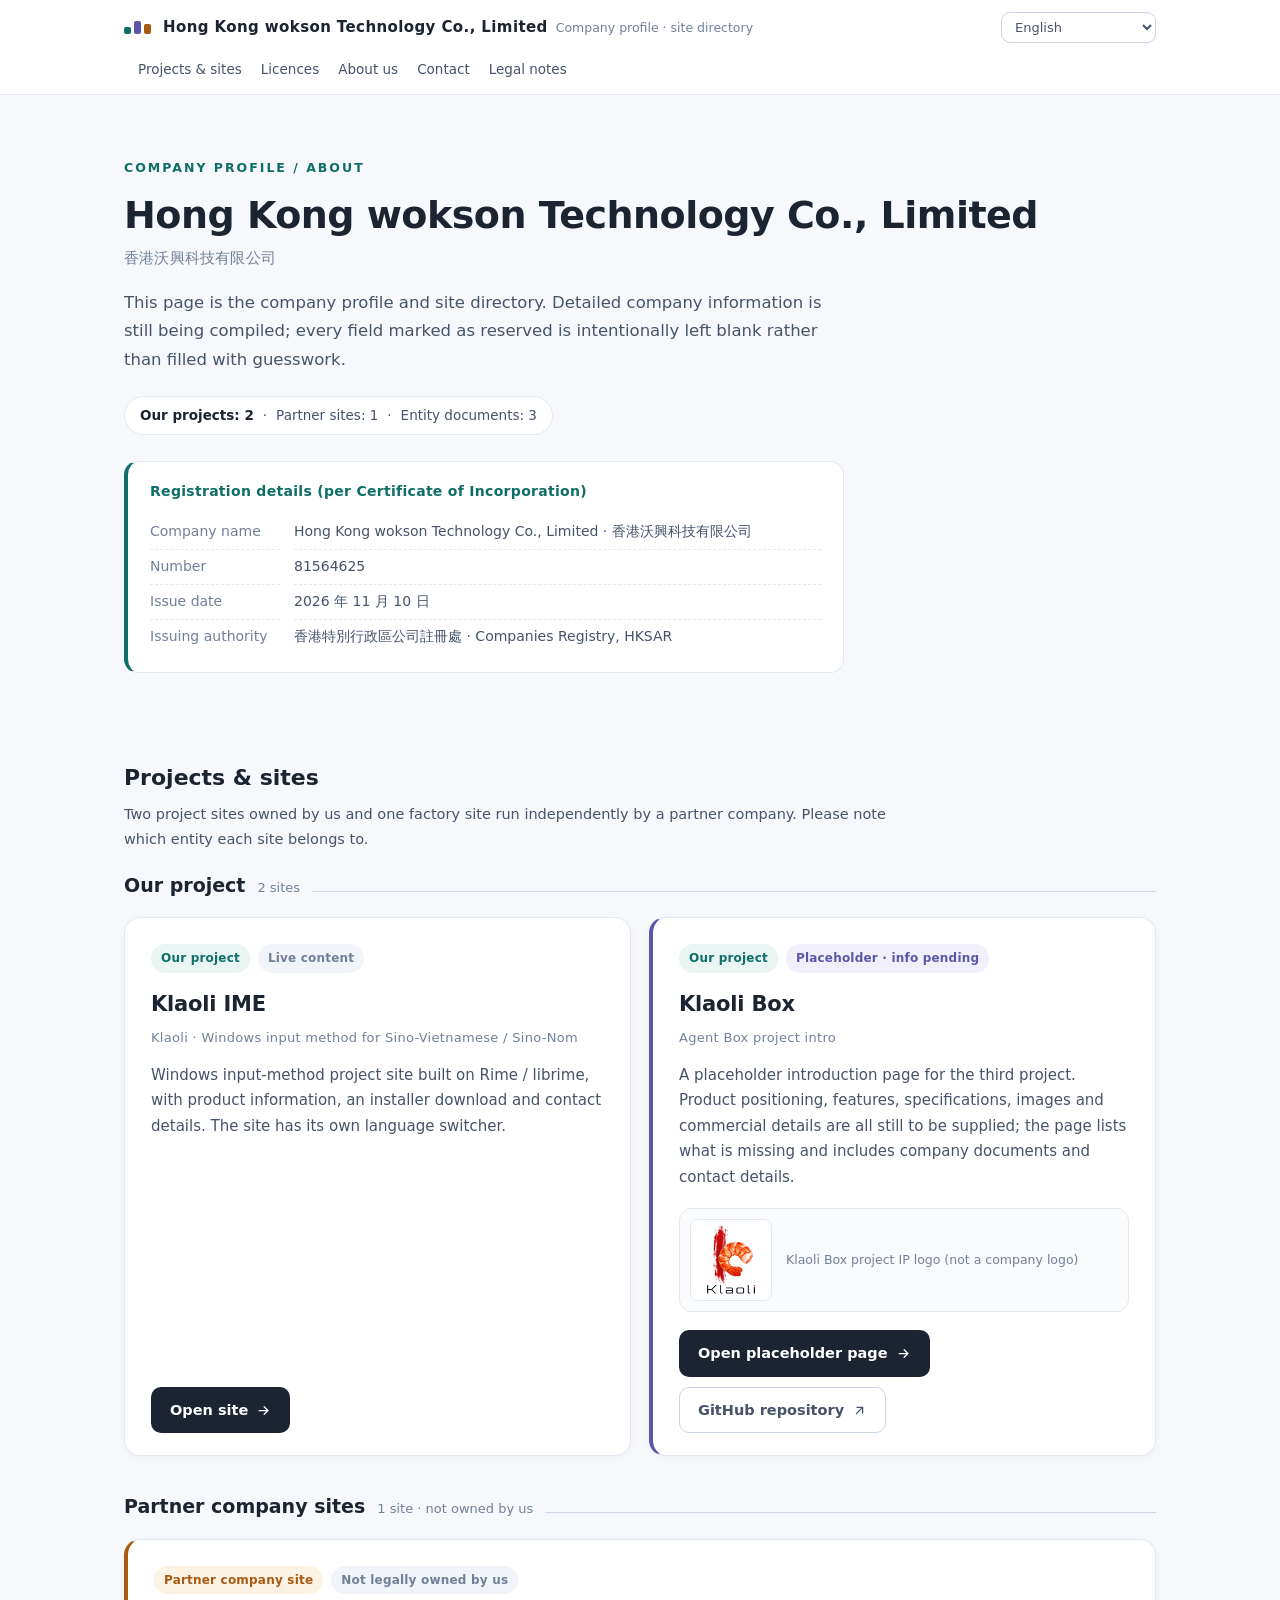
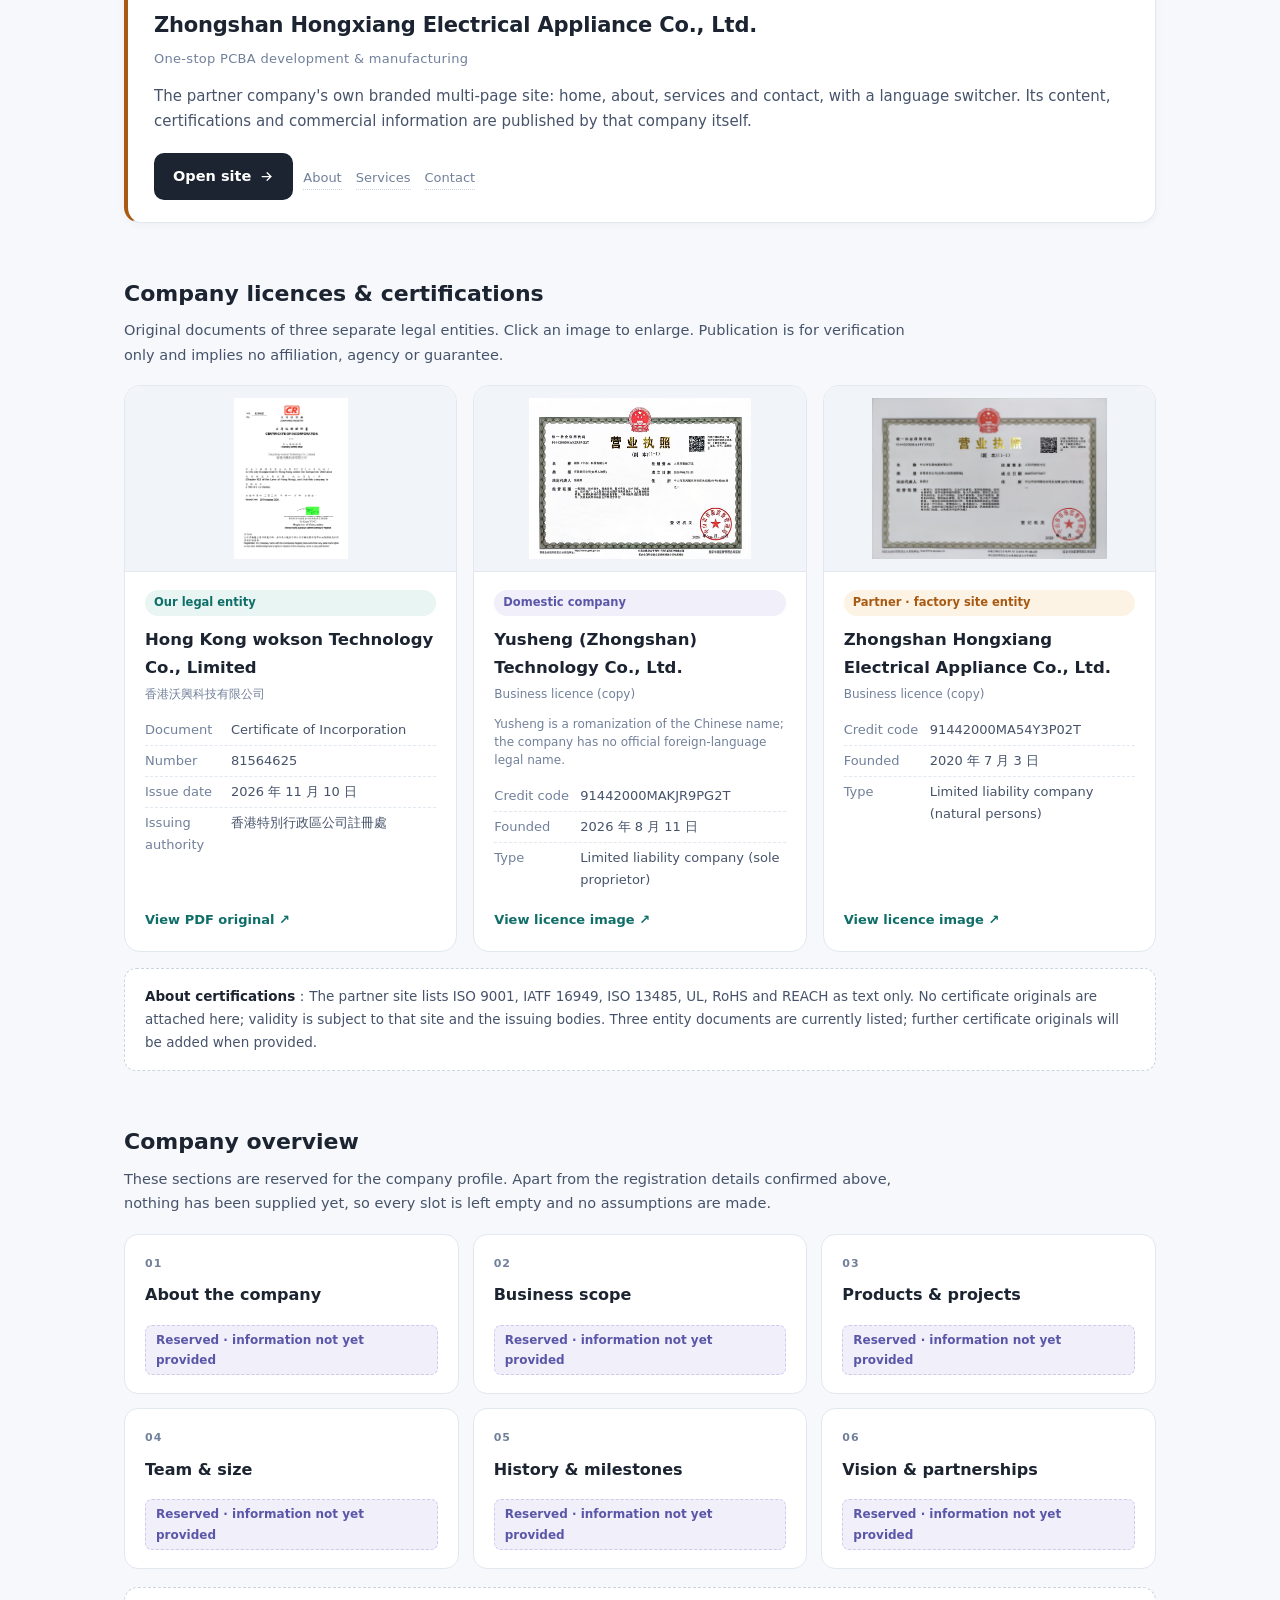
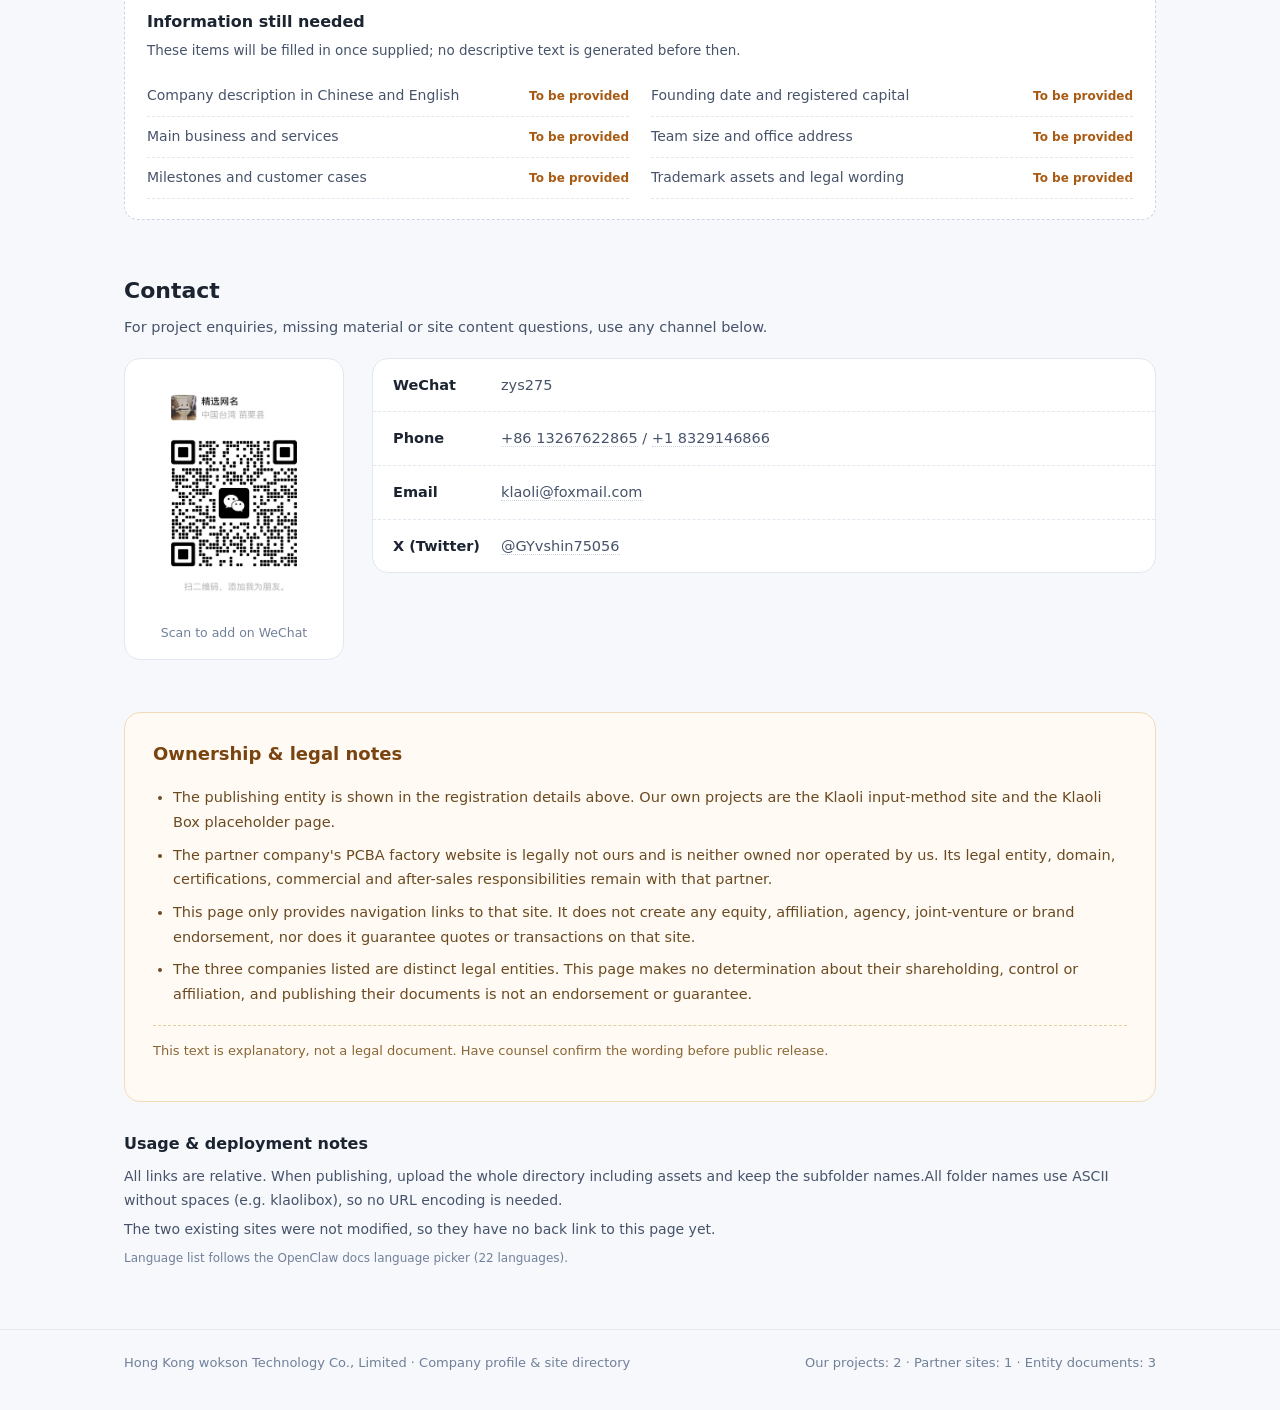
==== commit 71e814c6: "rename klaoli box -> klaolibox (drop space from URL path); update guide link and g_deploy copy (22 l" ====
--- a/html/index.html
+++ b/html/index.html
@@ -269,7 +269,7 @@
         <p class="en" data-i18n="g_klaoli_sub">Klaoli · Windows 汉越 / 汉喃输入法</p>
         <p class="desc" data-i18n="g_klaoli_desc">基于 Rime / librime 的 Windows 输入法项目站，含产品说明、安装包下载与联系方式，页面自带多语言切换。</p>
         <div class="actions">
-          <a class="btn btn-solid" href="klaoli输入法/index.html"><span data-i18n="c_btn_open">打开网站</span>
+          <a class="btn btn-solid" href="klaolivietsrf/index.html"><span data-i18n="c_btn_open">打开网站</span>
             <svg viewBox="0 0 24 24"><path d="M5 12h14"/><path d="M13 6l6 6-6 6"/></svg>
           </a>
         </div>
@@ -287,7 +287,7 @@
           <span data-i18n="c_logo_note">Klaoli Box 项目产权标识（非公司标识）</span>
         </div>
         <div class="actions">
-          <a class="btn btn-solid" href="klaoli box/index.html"><span data-i18n="g_btn_draft">打开占位页</span>
+          <a class="btn btn-solid" href="klaolibox/index.html"><span data-i18n="g_btn_draft">打开占位页</span>
             <svg viewBox="0 0 24 24"><path d="M5 12h14"/><path d="M13 6l6 6-6 6"/></svg>
           </a>
           <a class="btn btn-quiet" href="https://github.com/KlaoliBox/clawbox_run_build" target="_blank" rel="noopener noreferrer"><span data-i18n="g_btn_repo">GitHub 仓库</span>
